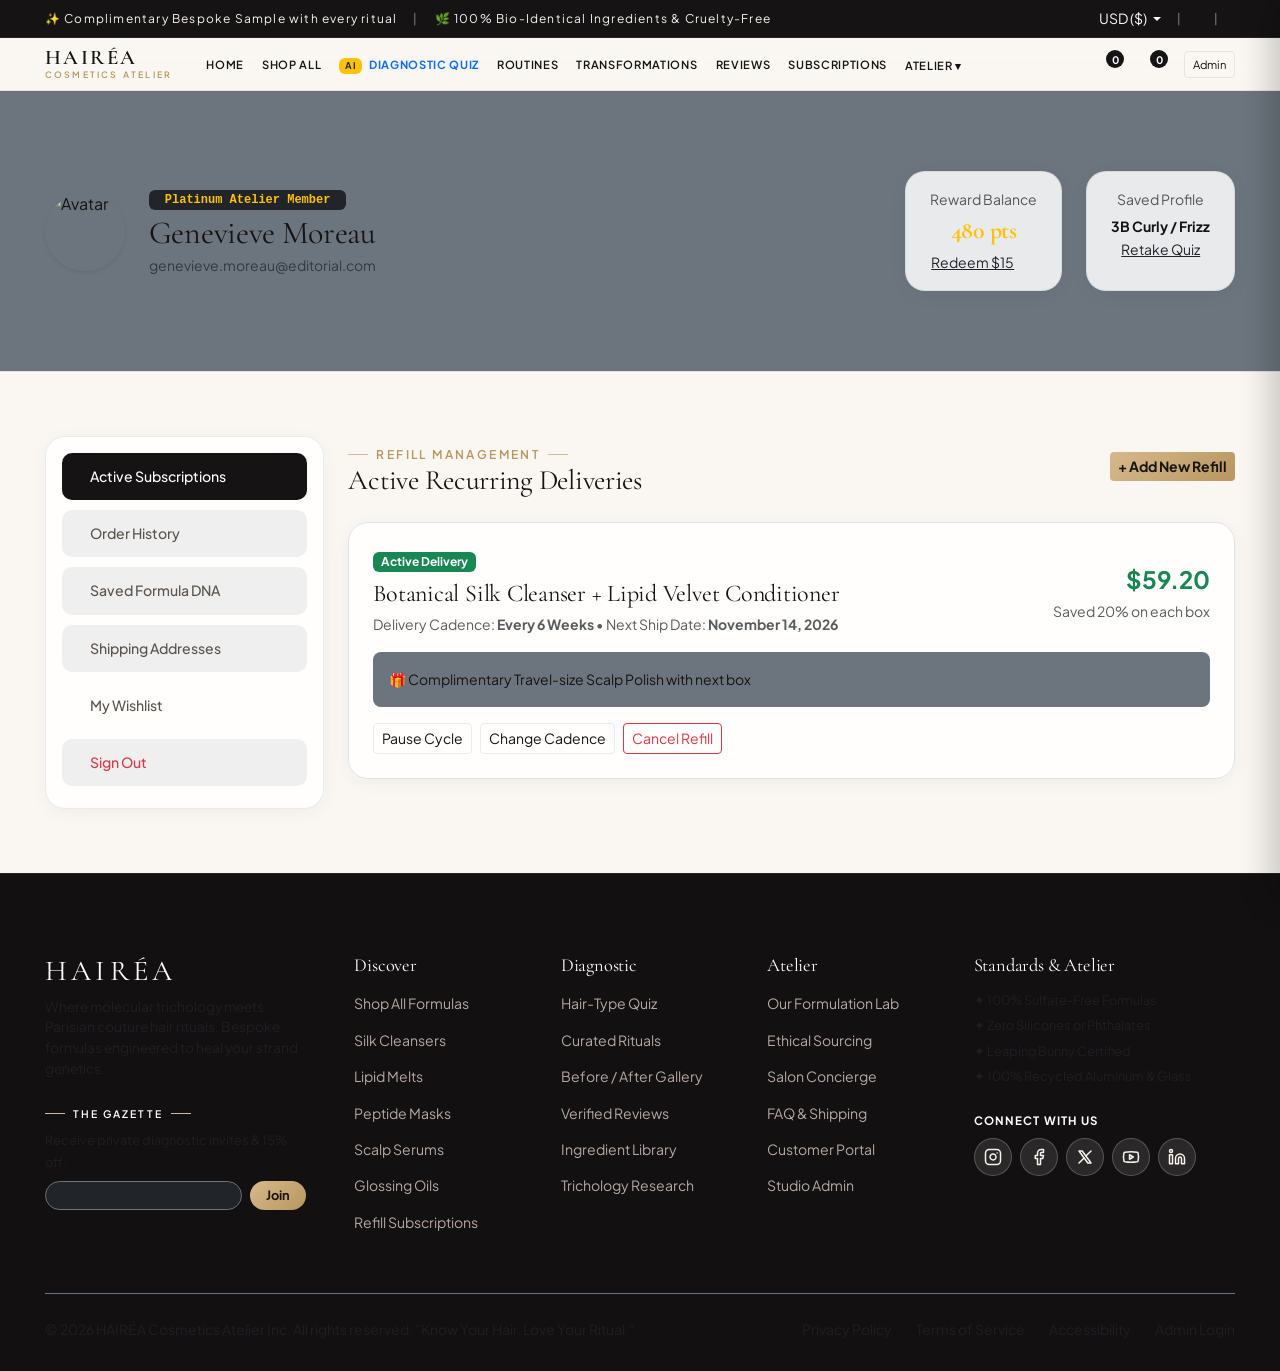
==== account.html @ eed025c9 "first commit" ====
<!DOCTYPE html>
<html lang="en" data-theme="light">
<head>
  <meta charset="UTF-8">
  <meta name="viewport" content="width=device-width, initial-scale=1.0">
  <title>My Account & Atelier Portal — HAIRÉA</title>
  <meta name="description" content="Manage your active subscriptions, view past ritual orders, and inspect your saved diagnostic formula.">

  <!-- Favicon -->
  <link rel="icon" type="image/svg+xml" href="assets/favicon.svg">
  <link rel="alternate icon" href="favicon.svg">

  <link href="https://cdn.jsdelivr.net/npm/bootstrap@5.3.3/dist/css/bootstrap.min.css" rel="stylesheet">
  <link href="https://unpkg.com/aos@2.3.1/dist/aos.css" rel="stylesheet">
  <link rel="stylesheet" href="css/style.css">
  <script src="https://unpkg.com/lucide@latest"></script>
</head>
<body>

  <div id="header-placeholder"></div>

  <!-- Account Banner & Profile Summary -->
  <section class="py-5 bg-secondary border-bottom">
    <div class="container-fluid px-lg-5 py-3">
      <div class="d-flex flex-column flex-md-row align-items-md-center justify-content-between gap-4">
        <div class="d-flex align-items-center gap-4">
          <img id="userAvatar" src="https://images.unsplash.com/photo-1534528741775-53994a69daeb?auto=format&fit=crop&w=200&q=80" alt="Avatar" class="rounded-circle shadow-sm" style="width: 80px; height: 80px; object-fit: cover;">
          <div>
            <span class="badge bg-dark text-warning px-3 py-1 mb-1 font-monospace" id="userTier">Platinum Atelier Member</span>
            <h2 class="font-serif mb-0" id="userName">Genevieve Moreau</h2>
            <span class="small text-muted" id="userEmail">genevieve.moreau@editorial.com</span>
          </div>
        </div>

        <div class="d-flex gap-4">
          <div class="glass-card px-4 py-3 text-center">
            <span class="small text-muted d-block">Reward Balance</span>
            <span class="fs-4 fw-bold font-serif text-warning" id="userPoints">480 pts</span>
            <button class="btn btn-sm btn-link p-0 small text-dark d-block" onclick="App.toast('Redeemed $15 voucher code: ATELIER15')">Redeem $15</button>
          </div>
          <div class="glass-card px-4 py-3 text-center">
            <span class="small text-muted d-block">Saved Profile</span>
            <span class="small fw-bold d-block mt-1">3B Curly / Frizz</span>
            <a href="quiz.html" class="btn btn-sm btn-link p-0 small text-dark d-block">Retake Quiz</a>
          </div>
        </div>
      </div>
    </div>
  </section>

  <!-- Account Tabs & Sections -->
  <section class="py-5">
    <div class="container-fluid px-lg-5">
      <div class="row g-4">
        <!-- Sidebar Navigation -->
        <div class="col-lg-3">
          <div class="glass-card p-3">
            <div class="d-flex flex-column gap-1">
              <button class="admin-nav-item active border-0 w-100 text-start" onclick="switchAccountTab('subscriptions')">
                <i data-lucide="repeat"></i> Active Subscriptions
              </button>
              <button class="admin-nav-item border-0 w-100 text-start" onclick="switchAccountTab('orders')">
                <i data-lucide="package"></i> Order History
              </button>
              <button class="admin-nav-item border-0 w-100 text-start" onclick="switchAccountTab('formula')">
                <i data-lucide="flask-conical"></i> Saved Formula DNA
              </button>
              <button class="admin-nav-item border-0 w-100 text-start" onclick="switchAccountTab('addresses')">
                <i data-lucide="map-pin"></i> Shipping Addresses
              </button>
              <a href="wishlist.html" class="admin-nav-item text-decoration-none">
                <i data-lucide="heart"></i> My Wishlist
              </a>
              <button class="admin-nav-item border-0 w-100 text-start text-danger" onclick="handleLogout()">
                <i data-lucide="log-out"></i> Sign Out
              </button>
            </div>
          </div>
        </div>

        <!-- Tab Content Area -->
        <div class="col-lg-9">
          
          <!-- Subscriptions Tab -->
          <div class="account-tab-pane" id="tab-subscriptions">
            <div class="d-flex justify-content-between align-items-center mb-4">
              <div>
                <span class="editorial-tag">Refill Management</span>
                <h3 class="font-serif mb-0">Active Recurring Deliveries</h3>
              </div>
              <a href="subscriptions.html" class="btn btn-sm btn-hairea-gold">+ Add New Refill</a>
            </div>

            <div class="d-flex flex-column gap-4" id="subscriptionsListContainer">
              <!-- Rendered via JS -->
            </div>
          </div>

          <!-- Orders Tab -->
          <div class="account-tab-pane d-none" id="tab-orders">
            <div class="mb-4">
              <span class="editorial-tag">Receipts & Tracking</span>
              <h3 class="font-serif mb-0">Past Ritual Orders</h3>
            </div>
            <div class="d-flex flex-column gap-3" id="ordersListContainer">
              <!-- Rendered via JS -->
            </div>
          </div>

          <!-- Saved Formula Tab -->
          <div class="account-tab-pane d-none" id="tab-formula">
            <div class="mb-4">
              <span class="editorial-tag">Trichological Diagnostics</span>
              <h3 class="font-serif mb-0">Your Bespoke Formulation DNA</h3>
            </div>
            <div id="savedFormulaContainer">
              <!-- Rendered via JS -->
            </div>
          </div>

          <!-- Addresses Tab -->
          <div class="account-tab-pane d-none" id="tab-addresses">
            <div class="mb-4">
              <span class="editorial-tag">Shipping Coordinates</span>
              <h3 class="font-serif mb-0">Saved Delivery Addresses</h3>
            </div>
            <div class="row g-4">
              <div class="col-md-6">
                <div class="glass-card p-4 border">
                  <div class="d-flex justify-content-between align-items-center mb-2">
                    <span class="badge bg-dark text-warning">Primary Atelier Address</span>
                    <button class="btn btn-sm btn-link text-muted p-0">Edit</button>
                  </div>
                  <h6 class="font-serif mb-1">Genevieve Moreau</h6>
                  <p class="small text-secondary mb-0">
                    742 Fifth Avenue, Apt 14B<br>
                    New York, NY 10019<br>
                    United States<br>
                    +1 (212) 555-0194
                  </p>
                </div>
              </div>
            </div>
          </div>

        </div>
      </div>
    </div>
  </section>

  <div id="footer-placeholder"></div>

  <!-- Scripts -->
  <script src="https://cdn.jsdelivr.net/npm/bootstrap@5.3.3/dist/js/bootstrap.bundle.min.js"></script>
  <script src="https://unpkg.com/aos@2.3.1/dist/aos.js"></script>
  <script src="js/data.js"></script>
  <script src="js/app.js"></script>
  <script>
    function switchAccountTab(tabName) {
      document.querySelectorAll(".account-tab-pane").forEach(el => el.classList.add("d-none"));
      document.querySelectorAll(".admin-nav-item").forEach(el => el.classList.remove("active"));
      
      document.getElementById(`tab-${tabName}`).classList.remove("d-none");
      event.currentTarget.classList.add("active");
      if (window.lucide) lucide.createIcons();
    }

    document.addEventListener("DOMContentLoaded", () => {
      const user = Storage.getUser();
      document.getElementById("userName").innerText = user.name;
      document.getElementById("userEmail").innerText = user.email;
      document.getElementById("userTier").innerText = user.tier;
      document.getElementById("userPoints").innerText = `${user.points} pts`;

      // Render Subscriptions
      const subs = Storage.getSubscriptions();
      const subsContainer = document.getElementById("subscriptionsListContainer");
      if (subsContainer) {
        subsContainer.innerHTML = subs.map((s, idx) => `
          <div class="glass-card p-4 border">
            <div class="d-flex flex-column flex-md-row justify-content-between align-items-md-center gap-3 mb-3">
              <div>
                <span class="badge bg-success text-white mb-2">${s.status} Delivery</span>
                <h4 class="font-serif mb-1">${s.productName}</h4>
                <p class="small text-muted mb-0">Delivery Cadence: <strong>${s.frequency}</strong> • Next Ship Date: <strong>${s.nextDelivery}</strong></p>
              </div>
              <div class="text-md-end">
                <span class="fs-4 fw-bold text-success">${App.formatPrice(s.price)}</span>
                <span class="small text-muted d-block">Saved 20% on each box</span>
              </div>
            </div>
            <div class="p-3 bg-secondary rounded-3 small mb-3">
              🎁 ${s.freeGifts}
            </div>
            <div class="d-flex flex-wrap gap-2">
              <button class="btn btn-sm btn-hairea-outline" onclick="App.toast('Next shipment paused until December 2026')">
                <i data-lucide="pause" style="width: 14px; height: 14px;"></i> Pause Cycle
              </button>
              <button class="btn btn-sm btn-hairea-outline" onclick="App.toast('Delivery frequency updated to Every 8 Weeks')">
                Change Cadence
              </button>
              <button class="btn btn-sm btn-outline-danger" onclick="cancelSubscription(${idx})">
                Cancel Refill
              </button>
            </div>
          </div>
        `).join("");
      }

      // Render Orders
      const orders = Storage.getOrders();
      const ordersContainer = document.getElementById("ordersListContainer");
      if (ordersContainer) {
        ordersContainer.innerHTML = orders.map(o => `
          <div class="glass-card p-4 border">
            <div class="d-flex justify-content-between align-items-center mb-2">
              <span class="font-monospace fw-bold">${o.id}</span>
              <span class="badge ${o.status === 'Delivered' ? 'bg-success' : 'bg-primary'}">${o.status}</span>
            </div>
            <div class="small text-muted mb-2">Date: ${o.date} • Total: <strong>${App.formatPrice(o.total)}</strong></div>
            <div class="mb-3">
              ${o.items.map(i => `<span class="badge bg-secondary text-dark me-1">${i.name} (x${i.quantity || i.qty || 1})</span>`).join("")}
            </div>
            <div class="d-flex justify-content-between align-items-center small text-muted border-top pt-2">
              <span>Tracking: <strong>${o.tracking}</strong></span>
              <button class="btn btn-sm btn-link p-0 text-dark" onclick="App.toast('Live courier timeline: On schedule for delivery.')">Track Courier →</button>
            </div>
          </div>
        `).join("");
      }

      // Render Saved Formula
      const quizRes = Storage.getQuizResult();
      const formulaContainer = document.getElementById("savedFormulaContainer");
      if (formulaContainer) {
        if (quizRes) {
          formulaContainer.innerHTML = `
            <div class="glass-card p-4 p-md-5">
              <div class="monogram-bottle-preview mb-4">
                <span class="bottle-formula-code">FORMULA #${quizRes.formulaCode}</span>
                <div class="bottle-custom-name my-2">${quizRes.monogramName}</div>
                <span class="small text-light">Scent: <strong>${quizRes.scent}</strong></span>
              </div>
              <div class="row g-3">
                <div class="col-sm-4">
                  <span class="small text-muted d-block">Hair Pattern</span>
                  <strong>${quizRes.hairType}</strong>
                </div>
                <div class="col-sm-4">
                  <span class="small text-muted d-block">Scalp Biome</span>
                  <strong>${quizRes.scalpCondition}</strong>
                </div>
                <div class="col-sm-4">
                  <span class="small text-muted d-block">Primary Targets</span>
                  <strong class="text-warning">${quizRes.primaryGoals.join(", ")}</strong>
                </div>
              </div>
              <div class="mt-4 pt-4 border-top d-flex gap-3">
                <a href="quiz.html" class="btn btn-hairea-gold">Retake Diagnostic</a>
                <button class="btn btn-hairea-outline" onclick="QuizEngine.addBespokeBundleToCart(false)">Re-Order Trio</button>
              </div>
            </div>
          `;
        } else {
          formulaContainer.innerHTML = `
            <div class="text-center py-5 glass-card">
              <h4 class="font-serif mb-2">No Saved Diagnostic Formula</h4>
              <p class="text-muted small mb-4">Take the 2-minute diagnostic quiz to analyze your hair and save your bespoke formula code.</p>
              <a href="quiz.html" class="btn btn-hairea-gold">Start Diagnostic Quiz</a>
            </div>
          `;
        }
      }

      if (window.lucide) lucide.createIcons();
    });

    function cancelSubscription(idx) {
      if (!confirm("Are you sure you want to cancel this refill subscription?")) return;
      let subs = Storage.getSubscriptions();
      subs.splice(idx, 1);
      Storage.setSubscriptions(subs);
      App.toast("Subscription cancelled.");
      window.location.reload();
    }

    function handleLogout() {
      App.toast("Signed out successfully.");
      setTimeout(() => window.location.href = "login.html", 500);
    }
  </script>
</body>
</html>
---- css/style.css ----
/* ==========================================================================
   HAIRÉA — High Luxury Beauty Editorial & Cosmetics Style System
   "Know Your Hair. Love Your Ritual."
   ========================================================================== */

@import url('https://fonts.googleapis.com/css2?family=Cormorant+Garamond:ital,wght@0,300;0,400;0,500;0,600;0,700;1,400;1,600&family=Plus+Jakarta+Sans:wght@300;400;500;600;700;800&family=Italiana&display=swap');

:root {
  /* Color Palette - Light (Editorial Warm Ivory & Obsidian) */
  --bg-primary: #FAF7F2;
  --bg-secondary: #F3ECE2;
  --bg-tertiary: #EDE4D8;
  --bg-card: rgba(255, 255, 255, 0.85);
  --bg-glass: rgba(255, 255, 255, 0.7);
  --bg-dark-editorial: #151313;

  --text-primary: #151313;
  --text-secondary: #5A534E;
  --text-muted: #8E857E;
  --text-light: #F7F2EC;

  --accent-obsidian: #151313;
  --accent-warm-ivory: #F7F2EC;
  --accent-rose-taupe: #B78E8B;
  --accent-champagne: #D6B98C;
  --accent-champagne-dark: #B8965E;
  --accent-soft-blush: #E8D8D5;
  --accent-sage: #8A9A86;
  --accent-gold-glow: rgba(214, 185, 140, 0.35);

  --border-color: rgba(21, 19, 19, 0.08);
  --border-color-dark: rgba(255, 255, 255, 0.12);

  --shadow-subtle: 0 4px 20px rgba(0, 0, 0, 0.04);
  --shadow-medium: 0 10px 30px rgba(21, 19, 19, 0.08);
  --shadow-luxe: 0 20px 50px rgba(21, 19, 19, 0.12);
  --shadow-glow: 0 0 25px rgba(214, 185, 140, 0.4);

  --font-serif: 'Cormorant Garamond', Georgia, serif;
  --font-display: 'Italiana', serif;
  --font-sans: 'Plus Jakarta Sans', -apple-system, BlinkMacSystemFont, sans-serif;

  --transition-smooth: all 0.4s cubic-bezier(0.16, 1, 0.3, 1);
  --transition-fast: all 0.2s ease;

  --radius-sm: 4px;
  --radius-md: 10px;
  --radius-lg: 20px;
  --radius-full: 9999px;
}

[data-theme="dark"] {
  --bg-primary: #0F0E0E;
  --bg-secondary: #171515;
  --bg-tertiary: #201D1D;
  --bg-card: rgba(26, 24, 24, 0.85);
  --bg-glass: rgba(26, 24, 24, 0.7);
  --bg-dark-editorial: #0A0909;

  --text-primary: #F7F2EC;
  --text-secondary: #C5BCB3;
  --text-muted: #8E857E;
  --text-light: #F7F2EC;

  --border-color: rgba(255, 255, 255, 0.08);
  --border-color-dark: rgba(255, 255, 255, 0.15);

  --shadow-subtle: 0 4px 20px rgba(0, 0, 0, 0.3);
  --shadow-medium: 0 10px 30px rgba(0, 0, 0, 0.5);
  --shadow-luxe: 0 20px 50px rgba(0, 0, 0, 0.7);
}

/* RTL Support */
[dir="rtl"] {
  text-align: right;
}
[dir="rtl"] .me-auto {
  margin-left: auto !important;
  margin-right: 0 !important;
}
[dir="rtl"] .ms-auto {
  margin-right: auto !important;
  margin-left: 0 !important;
}

/* Base resets */
* {
  margin: 0;
  padding: 0;
  box-sizing: border-box;
}

/* Ensure data-aos elements are visible by default */
[data-aos] {
  opacity: 1 !important;
  transform: none !important;
  transition: opacity 0.6s cubic-bezier(0.16, 1, 0.3, 1), transform 0.6s cubic-bezier(0.16, 1, 0.3, 1) !important;
}

html {
  scroll-behavior: smooth;
  font-size: 16px;
  overflow-x: hidden;
  width: 100%;
  max-width: 100vw;
}

body {
  font-family: var(--font-sans);
  background-color: var(--bg-primary);
  color: var(--text-primary);
  line-height: 1.65;
  -webkit-font-smoothing: antialiased;
  -moz-osx-font-smoothing: grayscale;
  overflow-x: hidden;
  width: 100%;
  max-width: 100vw;
  transition: background-color 0.3s ease, color 0.3s ease;
}

/* Symmetrical Universal Container System */
.container-fluid {
  width: 100%;
  max-width: 1440px;
  margin-left: auto;
  margin-right: auto;
  padding-left: clamp(1rem, 3.5vw, 3rem) !important;
  padding-right: clamp(1rem, 3.5vw, 3rem) !important;
}

/* Symmetrical Section Vertical Rhythm */
section.py-5,
.section-py {
  padding-top: clamp(2.5rem, 5vw, 5rem) !important;
  padding-bottom: clamp(2.5rem, 5vw, 5rem) !important;
}

h1, h2, h3, h4, h5, .font-serif {
  font-family: var(--font-serif);
  font-weight: 400;
  color: var(--text-primary);
  letter-spacing: -0.01em;
}

.font-display {
  font-family: var(--font-display);
}

a {
  color: inherit;
  text-decoration: none;
  transition: var(--transition-fast);
}

a:hover {
  color: var(--accent-champagne-dark);
}

img {
  max-width: 100%;
  height: auto;
  display: block;
}

/* ==========================================================================
   Editorial Utility & Components (Center-Aligned System)
   ========================================================================== */

.editorial-tag {
  font-family: var(--font-sans);
  font-size: 0.75rem;
  text-transform: uppercase;
  letter-spacing: 0.2em;
  font-weight: 600;
  color: var(--accent-champagne-dark);
  display: inline-flex;
  align-items: center;
  justify-content: center;
  text-align: center;
  gap: 8px;
  margin-left: auto;
  margin-right: auto;
}

.editorial-tag::before,
.editorial-tag::after {
  content: '';
  display: inline-block;
  width: 20px;
  height: 1px;
  background-color: var(--accent-champagne);
}

.editorial-heading-lg {
  font-size: clamp(2.5rem, 5vw, 4.5rem);
  line-height: 1.08;
  font-weight: 400;
  text-align: center;
  margin-left: auto;
  margin-right: auto;
}

.editorial-heading-md {
  font-size: clamp(1.8rem, 3.5vw, 3rem);
  line-height: 1.15;
  text-align: center;
  margin-left: auto;
  margin-right: auto;
}

.editorial-heading-sm {
  font-size: clamp(1.3rem, 2vw, 2rem);
  line-height: 1.25;
  text-align: center;
  margin-left: auto;
  margin-right: auto;
}

.max-w-700 {
  max-width: 720px;
  margin-left: auto !important;
  margin-right: auto !important;
  text-align: center !important;
}

.btn-hairea {
  display: inline-flex;
  align-items: center;
  justify-content: center;
  gap: 10px;
  font-family: var(--font-sans);
  font-size: 0.85rem;
  text-transform: uppercase;
  letter-spacing: 0.15em;
  font-weight: 600;
  padding: 14px 32px;
  border-radius: var(--radius-full);
  transition: var(--transition-smooth);
  cursor: pointer;
  border: 1px solid transparent;
  position: relative;
  overflow: hidden;
}

.btn-hairea-dark {
  background-color: var(--accent-obsidian);
  color: var(--accent-warm-ivory);
  border-color: var(--accent-obsidian);
}

.btn-hairea-dark:hover {
  background-color: var(--accent-champagne-dark);
  color: #fff;
  border-color: var(--accent-champagne-dark);
  transform: translateY(-2px);
  box-shadow: var(--shadow-medium);
}

.btn-hairea-gold {
  background: linear-gradient(135deg, #D6B98C 0%, #B8965E 100%);
  color: #151313;
  border: none;
  font-weight: 700;
}

.btn-hairea-gold:hover {
  background: linear-gradient(135deg, #E2C9A1 0%, #C4A46E 100%);
  color: #000;
  transform: translateY(-2px);
  box-shadow: var(--shadow-glow);
}

.btn-hairea-outline {
  background-color: transparent;
  color: var(--text-primary);
  border: 1px solid var(--border-color);
}

.btn-hairea-outline:hover {
  border-color: var(--text-primary);
  background-color: var(--text-primary);
  color: var(--bg-primary);
  transform: translateY(-2px);
}

.btn-hairea-outline-light {
  background-color: transparent;
  color: #FFF;
  border: 1px solid rgba(255, 255, 255, 0.4);
}

.btn-hairea-outline-light:hover {
  background-color: #FFF;
  color: #151313;
  border-color: #FFF;
}

/* Glass Cards */
.glass-card {
  background: var(--bg-card);
  backdrop-filter: blur(16px);
  -webkit-backdrop-filter: blur(16px);
  border: 1px solid var(--border-color);
  border-radius: var(--radius-lg);
  box-shadow: var(--shadow-subtle);
  transition: var(--transition-smooth);
}

.glass-card:hover {
  box-shadow: var(--shadow-medium);
  border-color: rgba(214, 185, 140, 0.4);
}

.glass-card-dark {
  background: rgba(21, 19, 19, 0.85);
  backdrop-filter: blur(20px);
  border: 1px solid rgba(255, 255, 255, 0.1);
  color: #F7F2EC;
}

/* ==========================================================================
   Header & Navigation
   ========================================================================== */

.hairea-topbar {
  background-color: var(--accent-obsidian);
  color: var(--accent-warm-ivory);
  font-size: 0.75rem;
  letter-spacing: 0.1em;
  padding: 8px 0;
  border-bottom: 1px solid rgba(255, 255, 255, 0.08);
}

.hairea-header {
  position: sticky;
  top: 0;
  z-index: 1020;
  background: rgba(250, 247, 242, 0.88);
  backdrop-filter: blur(20px);
  -webkit-backdrop-filter: blur(20px);
  border-bottom: 1px solid var(--border-color);
  transition: var(--transition-smooth);
}

[data-theme="dark"] .hairea-header {
  background: rgba(15, 14, 14, 0.88);
}

.hairea-header.scrolled {
  box-shadow: var(--shadow-subtle);
  padding-top: 6px;
  padding-bottom: 6px;
}

.brand-logo {
  font-family: var(--font-serif);
  font-size: clamp(1.3rem, 1.6vw, 1.7rem);
  letter-spacing: 0.12em;
  font-weight: 600;
  color: var(--text-primary);
  display: inline-flex;
  flex-direction: column;
  line-height: 1;
  white-space: nowrap;
}

.brand-logo span {
  font-family: var(--font-sans);
  font-size: 0.55rem;
  letter-spacing: 0.25em;
  text-transform: uppercase;
  color: var(--accent-champagne-dark);
  display: block;
  margin-top: 2px;
}

.nav-link-editorial {
  font-size: clamp(0.7rem, 0.8vw, 0.8rem);
  font-weight: 600;
  text-transform: uppercase;
  letter-spacing: 0.06em;
  color: var(--text-primary);
  padding: 6px 7px;
  position: relative;
  transition: var(--transition-fast);
  white-space: nowrap;
}

.nav-link-editorial::after {
  content: '';
  position: absolute;
  bottom: 0;
  left: 7px;
  right: 7px;
  height: 1.5px;
  background-color: var(--accent-champagne-dark);
  transform: scaleX(0);
  transition: transform 0.3s ease;
  transform-origin: right;
}

.nav-link-editorial:hover::after,
.nav-link-editorial.active::after {
  transform: scaleX(1);
  transform-origin: left;
}

.nav-icon-btn {
  background: transparent;
  border: none;
  color: var(--text-primary);
  width: 36px;
  height: 36px;
  border-radius: 50%;
  display: inline-flex;
  align-items: center;
  justify-content: center;
  position: relative;
  transition: var(--transition-fast);
  cursor: pointer;
  flex-shrink: 0;
}

.nav-icon-btn i {
  width: 18px;
  height: 18px;
}

.nav-icon-btn:hover {
  background-color: var(--bg-tertiary);
  color: var(--accent-champagne-dark);
}

.badge-count {
  position: absolute;
  top: 4px;
  right: 4px;
  background: var(--accent-obsidian);
  color: #fff;
  font-size: 0.65rem;
  font-weight: 700;
  width: 18px;
  height: 18px;
  border-radius: 50%;
  display: flex;
  align-items: center;
  justify-content: center;
}

[data-theme="dark"] .badge-count {
  background: var(--accent-champagne);
  color: #151313;
}

/* ==========================================================================
   Responsive Desktop / Mobile Navigation Rules (Strict <= 1024px)
   ========================================================================== */

.hairea-hamburger-btn {
  display: none;
  background: transparent;
  border: 1px solid var(--border-color);
  color: var(--text-primary);
  width: 44px;
  height: 44px;
  border-radius: var(--radius-md);
  align-items: center;
  justify-content: center;
  cursor: pointer;
  transition: var(--transition-fast);
  flex-shrink: 0;
}

.hairea-hamburger-btn:hover {
  background-color: var(--bg-tertiary);
  color: var(--accent-champagne-dark);
  border-color: var(--accent-champagne);
}

.hairea-desktop-nav {
  display: flex;
}

.hairea-desktop-actions {
  display: flex;
}

/* For all screen sizes from 320px through 1024px: Navbar shows ONLY Logo and Hamburger */
@media (max-width: 1024px) {
  .hairea-desktop-nav,
  .hairea-desktop-actions {
    display: none !important;
  }
  
  .hairea-hamburger-btn {
    display: inline-flex !important;
  }

  .hairea-header .container-fluid {
    padding-left: 1rem !important;
    padding-right: 1rem !important;
  }
}

/* Above 1024px (1025px+): Desktop navigation appears, hamburger is hidden */
@media (min-width: 1025px) {
  .hairea-desktop-nav {
    display: flex !important;
  }
  
  .hairea-desktop-actions {
    display: flex !important;
  }
  
  .hairea-hamburger-btn {
    display: none !important;
  }
}

/* ==========================================================================
   Hero Banners & Isometric Aesthetic
   ========================================================================== */

.hero-editorial {
  position: relative;
  min-height: 88vh;
  display: flex;
  align-items: center;
  background-color: var(--bg-secondary);
  overflow: hidden;
}

.hero-overlay {
  position: absolute;
  inset: 0;
  background: radial-gradient(circle at 75% 30%, rgba(214, 185, 140, 0.15) 0%, transparent 60%);
  pointer-events: none;
}

.hero-badge {
  display: inline-flex;
  align-items: center;
  gap: 8px;
  background: rgba(255, 255, 255, 0.6);
  backdrop-filter: blur(8px);
  border: 1px solid var(--border-color);
  padding: 6px 16px;
  border-radius: var(--radius-full);
  font-size: 0.8rem;
  letter-spacing: 0.1em;
  text-transform: uppercase;
  font-weight: 600;
  color: var(--text-secondary);
  margin-bottom: 24px;
}

.hero-visual-card {
  position: relative;
  border-radius: 28px;
  overflow: hidden;
  box-shadow: var(--shadow-luxe);
  transition: var(--transition-smooth);
  aspect-ratio: 4 / 3.4;
  width: 100%;
  max-height: 540px;
  background: var(--bg-secondary);
}

.hero-visual-card img {
  width: 100%;
  height: 100%;
  object-fit: cover;
  object-position: center;
  display: block;
  transition: transform 1s cubic-bezier(0.16, 1, 0.3, 1);
}

.hero-visual-card:hover img {
  transform: scale(1.04);
}

.hero-floating-glass {
  position: absolute;
  bottom: 24px;
  left: 24px;
  right: 24px;
  background: rgba(255, 255, 255, 0.8);
  backdrop-filter: blur(16px);
  padding: 20px 24px;
  border-radius: 16px;
  border: 1px solid rgba(255, 255, 255, 0.4);
}

[data-theme="dark"] .hero-floating-glass {
  background: rgba(21, 19, 19, 0.85);
  border-color: rgba(255, 255, 255, 0.1);
}

/* ==========================================================================
   Product Cards & Grid — Strict Equal Aspect Ratio & Alignment
   ========================================================================== */

.product-card {
  position: relative;
  background: var(--bg-card);
  border: 1px solid var(--border-color);
  border-radius: var(--radius-lg);
  overflow: hidden;
  transition: var(--transition-smooth);
  height: 100%;
  display: flex;
  flex-direction: column;
}

.product-card:hover {
  transform: translateY(-6px);
  box-shadow: var(--shadow-luxe);
  border-color: rgba(214, 185, 140, 0.5);
}

.product-card-img-wrapper {
  position: relative;
  width: 100%;
  aspect-ratio: 1 / 1.1;
  background: var(--bg-secondary);
  overflow: hidden;
  display: flex;
  align-items: center;
  justify-content: center;
}

.product-card-img-wrapper img {
  width: 100%;
  height: 100%;
  object-fit: cover;
  object-position: center;
  display: block;
  transition: transform 0.8s cubic-bezier(0.16, 1, 0.3, 1);
}

.product-card:hover .product-card-img-wrapper img {
  transform: scale(1.06);
}

.product-badge-pill {
  position: absolute;
  top: 14px;
  left: 14px;
  background: rgba(21, 19, 19, 0.85);
  backdrop-filter: blur(8px);
  color: #fff;
  font-size: 0.65rem;
  letter-spacing: 0.15em;
  text-transform: uppercase;
  padding: 4px 12px;
  border-radius: var(--radius-full);
  font-weight: 600;
  z-index: 2;
}

.product-actions-hover {
  position: absolute;
  top: 14px;
  right: 14px;
  display: flex;
  flex-direction: column;
  gap: 8px;
  z-index: 2;
}

.action-round-btn {
  width: 36px;
  height: 36px;
  border-radius: 50%;
  background: rgba(255, 255, 255, 0.9);
  backdrop-filter: blur(8px);
  border: 1px solid var(--border-color);
  color: var(--text-primary);
  display: flex;
  align-items: center;
  justify-content: center;
  cursor: pointer;
  transition: var(--transition-fast);
  box-shadow: var(--shadow-subtle);
}

.action-round-btn:hover {
  background: var(--accent-obsidian);
  color: #fff;
  transform: scale(1.1);
}

.action-round-btn.active {
  background: #E63946;
  color: #fff;
  border-color: #E63946;
}

.product-card-body {
  padding: 22px;
  display: flex;
  flex-direction: column;
  flex-grow: 1;
  text-align: center;
  align-items: center;
}

.product-category-tag {
  font-size: 0.72rem;
  text-transform: uppercase;
  letter-spacing: 0.15em;
  color: var(--accent-champagne-dark);
  font-weight: 700;
  margin-bottom: 6px;
  text-align: center;
}

.product-title {
  font-family: var(--font-serif);
  font-size: 1.4rem;
  line-height: 1.2;
  margin-bottom: 4px;
  text-align: center;
}

.product-title a {
  text-align: center;
}

.product-subtitle {
  font-size: 0.82rem;
  color: var(--text-secondary);
  margin-bottom: 12px;
  text-align: center;
  max-width: 90%;
  margin-left: auto;
  margin-right: auto;
}

.product-tags-row {
  display: flex;
  flex-wrap: wrap;
  gap: 6px;
  margin-bottom: 14px;
  justify-content: center;
}

.product-tag-chip {
  font-size: 0.68rem;
  padding: 3px 8px;
  background: var(--bg-tertiary);
  border-radius: 4px;
  color: var(--text-secondary);
  text-align: center;
}

.product-price-row {
  margin-top: auto;
  width: 100%;
  display: flex;
  flex-direction: column;
  align-items: center;
  justify-content: center;
  text-align: center;
  gap: 10px;
  padding-top: 14px;
  border-top: 1px solid var(--border-color);
}

.price-display {
  font-family: var(--font-sans);
  font-size: 1.25rem;
  font-weight: 700;
  color: var(--text-primary);
  text-align: center;
}

.price-sub {
  font-size: 0.75rem;
  color: var(--accent-champagne-dark);
  font-weight: 600;
  text-align: center;
  display: block;
}

/* ==========================================================================
   Before / After Interactive Comparison Slider — Strict Ratio
   ========================================================================== */

.comparison-container {
  position: relative;
  width: 100%;
  aspect-ratio: 16 / 10;
  border-radius: var(--radius-lg);
  overflow: hidden;
  box-shadow: var(--shadow-luxe);
  user-select: none;
  background: var(--bg-secondary);
}

.comparison-image {
  position: absolute;
  top: 0;
  left: 0;
  width: 100%;
  height: 100%;
  object-fit: cover;
  object-position: center;
  display: block;
}

.comparison-image-before {
  z-index: 1;
}

.comparison-image-after {
  z-index: 2;
  clip-path: inset(0 0 0 50%);
}

.comparison-slider-handle {
  position: absolute;
  top: 0;
  bottom: 0;
  left: 50%;
  width: 3px;
  background: #FFF;
  z-index: 3;
  transform: translateX(-50%);
  cursor: ew-resize;
  box-shadow: 0 0 12px rgba(0, 0, 0, 0.4);
}

.handle-circle {
  position: absolute;
  top: 50%;
  left: 50%;
  transform: translate(-50%, -50%);
  width: 44px;
  height: 44px;
  border-radius: 50%;
  background: #FFF;
  color: #151313;
  display: flex;
  align-items: center;
  justify-content: center;
  box-shadow: var(--shadow-medium);
}

.comparison-label {
  position: absolute;
  bottom: 20px;
  padding: 6px 14px;
  background: rgba(21, 19, 19, 0.75);
  backdrop-filter: blur(8px);
  color: #FFF;
  font-size: 0.75rem;
  letter-spacing: 0.15em;
  text-transform: uppercase;
  border-radius: var(--radius-full);
  z-index: 4;
}

.comparison-label.label-before {
  left: 20px;
}

.comparison-label.label-after {
  right: 20px;
}

/* ==========================================================================
   Editorial Split Before/After Trio Cards — Strict Aspect Ratio & Equal Height
   ========================================================================== */

.editorial-split-card {
  border: 1.5px solid var(--text-primary);
  border-radius: 28px;
  overflow: hidden;
  background: #FFF;
  box-shadow: var(--shadow-subtle);
  transition: var(--transition-smooth);
  height: 100%;
  display: flex;
  flex-direction: column;
}

[data-theme="dark"] .editorial-split-card {
  background: var(--bg-card);
  border-color: var(--border-color-dark);
}

.editorial-split-card:hover {
  transform: translateY(-6px);
  box-shadow: var(--shadow-luxe);
}

.split-photo-container {
  display: grid;
  grid-template-columns: 1fr 1fr;
  position: relative;
  width: 100%;
  aspect-ratio: 1 / 1;
  background: var(--bg-secondary);
  overflow: hidden;
}

.split-photo-col {
  position: relative;
  width: 100%;
  height: 100%;
  overflow: hidden;
}

.split-photo-col:first-child {
  border-right: 1px solid rgba(0, 0, 0, 0.08);
}

.split-photo-col img {
  width: 100%;
  height: 100%;
  object-fit: cover;
  object-position: center;
  display: block;
  transition: transform 0.6s ease;
}

.editorial-split-card:hover .split-photo-col img {
  transform: scale(1.04);
}

.split-pill-badge {
  position: absolute;
  bottom: 14px;
  left: 50%;
  transform: translateX(-50%);
  background: rgba(255, 255, 255, 0.92);
  backdrop-filter: blur(8px);
  color: #151313;
  font-size: 0.72rem;
  font-weight: 700;
  letter-spacing: 0.02em;
  padding: 4px 16px;
  border-radius: var(--radius-full);
  box-shadow: 0 2px 8px rgba(0, 0, 0, 0.12);
  z-index: 2;
  text-transform: lowercase;
}

[data-theme="dark"] .split-pill-badge {
  background: rgba(26, 24, 24, 0.92);
  color: #F7F2EC;
}

.split-card-footer {
  padding: 18px 22px;
  border-top: 1.5px solid var(--text-primary);
  display: flex;
  align-items: center;
  justify-content: space-between;
  background: inherit;
  margin-top: auto;
}

[data-theme="dark"] .split-card-footer {
  border-top-color: var(--border-color-dark);
}

.split-product-title {
  font-family: var(--font-sans);
  font-size: 1rem;
  font-weight: 600;
  letter-spacing: -0.01em;
  margin: 0;
  text-transform: lowercase;
}

.split-shop-btn {
  font-family: var(--font-sans);
  font-size: 0.85rem;
  font-weight: 800;
  letter-spacing: 0.1em;
  text-transform: uppercase;
  color: var(--text-primary);
  text-decoration: none;
  transition: var(--transition-fast);
}

.split-shop-btn:hover {
  color: var(--accent-champagne-dark);
  transform: translateX(2px);
}

/* ==========================================================================
   Hair Diagnostic Quiz Engine
   ========================================================================== */

.quiz-modal-wrapper {
  background: var(--bg-primary);
  border-radius: 24px;
  overflow: hidden;
}

.quiz-progress-bar-container {
  height: 6px;
  background: var(--bg-tertiary);
  width: 100%;
  position: relative;
}

.quiz-progress-fill {
  height: 100%;
  background: linear-gradient(90deg, #D6B98C, #B78E8B);
  transition: width 0.4s ease;
}

.quiz-option-card {
  border: 1.5px solid var(--border-color);
  background: var(--bg-card);
  border-radius: var(--radius-md);
  padding: 18px 20px;
  cursor: pointer;
  transition: var(--transition-smooth);
  display: flex;
  align-items: center;
  gap: 16px;
}

.quiz-option-card:hover {
  border-color: var(--accent-champagne-dark);
  background: var(--bg-secondary);
  transform: translateY(-2px);
}

.quiz-option-card.selected {
  border-color: var(--accent-obsidian);
  background: rgba(214, 185, 140, 0.15);
  box-shadow: var(--shadow-subtle);
}

[data-theme="dark"] .quiz-option-card.selected {
  border-color: var(--accent-champagne);
  background: rgba(214, 185, 140, 0.2);
}

.quiz-option-radio {
  width: 22px;
  height: 22px;
  border-radius: 50%;
  border: 2px solid var(--text-muted);
  display: flex;
  align-items: center;
  justify-content: center;
  flex-shrink: 0;
  transition: var(--transition-fast);
}

.quiz-option-card.selected .quiz-option-radio {
  border-color: var(--accent-champagne-dark);
  background: var(--accent-champagne-dark);
}

.quiz-option-card.selected .quiz-option-radio::after {
  content: '';
  width: 8px;
  height: 8px;
  border-radius: 50%;
  background: #FFF;
}

.monogram-bottle-preview {
  background: linear-gradient(145deg, #1C1A1A, #100E0E);
  border: 1px solid rgba(214, 185, 140, 0.3);
  border-radius: 20px;
  padding: 30px;
  color: #F7F2EC;
  text-align: center;
  box-shadow: var(--shadow-luxe);
}

.bottle-formula-code {
  font-family: monospace;
  letter-spacing: 0.2em;
  color: var(--accent-champagne);
  font-size: 0.85rem;
}

.bottle-custom-name {
  font-family: var(--font-serif);
  font-size: 1.8rem;
  letter-spacing: 0.05em;
  font-style: italic;
  margin: 10px 0;
  color: #FFF;
}

/* ==========================================================================
   Cart Slide-Over Drawer
   ========================================================================== */

.cart-drawer-backdrop {
  position: fixed;
  inset: 0;
  background: rgba(0, 0, 0, 0.6);
  backdrop-filter: blur(4px);
  z-index: 1050;
  opacity: 0;
  pointer-events: none;
  transition: opacity 0.3s ease;
}

.cart-drawer-backdrop.show {
  opacity: 1;
  pointer-events: auto;
}

.cart-drawer {
  position: fixed;
  top: 0;
  right: 0;
  bottom: 0;
  width: 100%;
  max-width: 440px;
  background: var(--bg-primary);
  z-index: 1060;
  transform: translateX(100%);
  transition: transform 0.4s cubic-bezier(0.16, 1, 0.3, 1);
  display: flex;
  flex-direction: column;
  box-shadow: -10px 0 30px rgba(0, 0, 0, 0.2);
}

[dir="rtl"] .cart-drawer {
  right: auto;
  left: 0;
  transform: translateX(-100%);
}

.cart-drawer.show {
  transform: translateX(0);
}

.cart-drawer-header {
  padding: 20px 24px;
  border-bottom: 1px solid var(--border-color);
  display: flex;
  align-items: center;
  justify-content: space-between;
}

.free-shipping-progress {
  padding: 14px 24px;
  background: var(--bg-secondary);
  border-bottom: 1px solid var(--border-color);
  font-size: 0.8rem;
}

.shipping-bar-track {
  height: 4px;
  background: var(--bg-tertiary);
  border-radius: var(--radius-full);
  margin-top: 8px;
  overflow: hidden;
}

.shipping-bar-fill {
  height: 100%;
  background: var(--accent-champagne-dark);
  transition: width 0.3s ease;
}

.cart-drawer-body {
  flex-grow: 1;
  overflow-y: auto;
  padding: 24px;
}

.cart-item-row {
  display: flex;
  gap: 16px;
  padding-bottom: 18px;
  margin-bottom: 18px;
  border-bottom: 1px solid var(--border-color);
}

.cart-item-thumb {
  width: 74px;
  height: 84px;
  border-radius: var(--radius-sm);
  object-fit: cover;
  background: var(--bg-secondary);
}

.qty-stepper {
  display: inline-flex;
  align-items: center;
  border: 1px solid var(--border-color);
  border-radius: var(--radius-full);
  padding: 2px 8px;
  gap: 8px;
  font-size: 0.85rem;
}

.qty-stepper button {
  background: transparent;
  border: none;
  cursor: pointer;
  color: var(--text-primary);
  font-weight: 700;
  padding: 0 4px;
}

.cart-drawer-footer {
  padding: 20px 24px;
  border-top: 1px solid var(--border-color);
  background: var(--bg-secondary);
}

/* ==========================================================================
   Routine Timeline & Steps — Center-Aligned
   ========================================================================== */

.routine-step-card {
  position: relative;
  padding: 24px;
  border-radius: var(--radius-lg);
  background: var(--bg-card);
  border: 1px solid var(--border-color);
  margin-bottom: 24px;
  transition: var(--transition-smooth);
  text-align: center;
  align-items: center;
  display: flex;
  flex-direction: column;
}

.routine-step-number {
  font-family: var(--font-display);
  font-size: 2.2rem;
  color: var(--accent-champagne);
  line-height: 1;
  margin: 0 auto 10px;
  text-align: center;
}

/* ==========================================================================
   Reviews Gallery & Stars — Center-Aligned
   ========================================================================== */

.stars-rating {
  color: #D6B98C;
  font-size: 0.95rem;
  letter-spacing: 2px;
  text-align: center;
}

.verified-badge {
  display: inline-flex;
  align-items: center;
  gap: 4px;
  font-size: 0.72rem;
  color: var(--accent-sage);
  font-weight: 600;
}

.review-photo-thumb {
  width: 60px;
  height: 60px;
  border-radius: 8px;
  object-fit: cover;
  cursor: pointer;
  transition: transform 0.2s ease;
}

.review-photo-thumb:hover {
  transform: scale(1.08);
}

/* ==========================================================================
   Admin Studio Dashboard
   ========================================================================== */

.admin-sidebar {
  width: 260px;
  background: var(--bg-secondary);
  border-right: 1px solid var(--border-color);
  min-height: calc(100vh - 72px);
  padding: 24px 16px;
}

.admin-nav-item {
  display: flex;
  align-items: center;
  gap: 12px;
  padding: 12px 16px;
  border-radius: var(--radius-md);
  font-size: 0.88rem;
  font-weight: 500;
  color: var(--text-secondary);
  margin-bottom: 6px;
  transition: var(--transition-fast);
}

.admin-nav-item:hover,
.admin-nav-item.active {
  background: var(--accent-obsidian);
  color: #FFF;
}

[data-theme="dark"] .admin-nav-item:hover,
[data-theme="dark"] .admin-nav-item.active {
  background: var(--accent-champagne-dark);
  color: #151313;
}

.kpi-card {
  padding: 24px;
  border-radius: var(--radius-lg);
  background: var(--bg-card);
  border: 1px solid var(--border-color);
  box-shadow: var(--shadow-subtle);
}

.kpi-value {
  font-family: var(--font-serif);
  font-size: 2.2rem;
  font-weight: 600;
  margin: 8px 0 4px;
}

/* ==========================================================================
   Footer
   ========================================================================== */

.hairea-footer {
  background-color: #121010;
  color: #E8D8D5;
  padding-top: 80px;
  padding-bottom: 30px;
  border-top: 1px solid rgba(255, 255, 255, 0.08);
}

.footer-heading {
  font-family: var(--font-serif);
  font-size: 1.4rem;
  color: #FFF;
  margin-bottom: 20px;
}

.footer-links li {
  margin-bottom: 10px;
  list-style: none;
}

.footer-links a {
  color: #B5A8A4;
  font-size: 0.88rem;
  transition: var(--transition-fast);
}

.footer-links a:hover {
  color: var(--accent-champagne);
  padding-left: 4px;
}

.footer-social-icon {
  width: 38px;
  height: 38px;
  min-width: 38px;
  min-height: 38px;
  border-radius: 50%;
  background: rgba(255, 255, 255, 0.1);
  border: 1px solid rgba(255, 255, 255, 0.22);
  color: #F7F2EC;
  display: inline-flex;
  align-items: center;
  justify-content: center;
  transition: all 0.3s cubic-bezier(0.16, 1, 0.3, 1);
  text-decoration: none;
  flex-shrink: 0;
}

.footer-social-icon svg,
.footer-social-icon i {
  width: 18px;
  height: 18px;
  stroke: #F7F2EC;
  transition: stroke 0.3s ease;
}

.footer-social-icon:hover {
  background: linear-gradient(135deg, #D6B98C 0%, #B8965E 100%);
  color: #151313;
  border-color: #D6B98C;
  transform: translateY(-3px);
  box-shadow: 0 6px 16px rgba(214, 185, 140, 0.35);
}

.footer-social-icon:hover svg {
  stroke: #151313;
}

/* ==========================================================================
   Toasts & Alerts
   ========================================================================== */

.toast-container-custom {
  position: fixed;
  bottom: 24px;
  right: 24px;
  z-index: 1090;
  display: flex;
  flex-direction: column;
  gap: 10px;
}

.toast-hairea {
  background: #151313;
  color: #FFF;
  padding: 14px 22px;
  border-radius: var(--radius-md);
  box-shadow: var(--shadow-luxe);
  border-left: 4px solid var(--accent-champagne);
  font-size: 0.88rem;
  display: flex;
  align-items: center;
  gap: 12px;
  animation: slideUpFade 0.3s ease;
}

@keyframes slideUpFade {
  from { opacity: 0; transform: translateY(20px); }
  to { opacity: 1; transform: translateY(0); }
}

/* ==========================================================================
   Responsive & Consistent Image System (Strict Component Uniformity)
   ========================================================================== */

/* Universal Image Rules: Never stretch or distort */
img {
  max-width: 100%;
  height: auto;
  display: block;
  object-position: center;
}

/* 1. Category & Concern Cards (4:5 Aspect Ratio) */
.category-concern-card {
  position: relative;
  width: 100%;
  aspect-ratio: 4 / 5;
  border-radius: var(--radius-lg);
  overflow: hidden;
  background: var(--bg-secondary);
}

.category-concern-card img {
  width: 100%;
  height: 100%;
  object-fit: cover;
  object-position: center;
  display: block;
  transition: transform 0.6s cubic-bezier(0.16, 1, 0.3, 1);
}

.category-concern-card:hover img {
  transform: scale(1.05);
}

/* 2. Journal & Blog Cards (16:10 Aspect Ratio) */
.journal-card-img-wrapper,
article.glass-card > div:first-child {
  position: relative;
  width: 100%;
  aspect-ratio: 16 / 10;
  overflow: hidden;
  background: var(--bg-secondary);
  border-top-left-radius: inherit;
  border-top-right-radius: inherit;
}

.journal-card-img-wrapper img,
article.glass-card > div:first-child img {
  width: 100%;
  height: 100%;
  object-fit: cover;
  object-position: center;
  display: block;
  transition: transform 0.6s ease;
}

article.glass-card:hover img {
  transform: scale(1.04);
}

/* 3. Routine Showcase Images (16:11 Aspect Ratio) */
.routine-image-box {
  position: relative;
  width: 100%;
  aspect-ratio: 16 / 11;
  border-radius: var(--radius-lg);
  overflow: hidden;
  background: var(--bg-secondary);
}

.routine-image-box img {
  width: 100%;
  height: 100%;
  object-fit: cover;
  object-position: center;
  display: block;
}

/* 4. Customer Review Photos & Avatars */
.review-avatar,
.rounded-circle[style*="width: 48px"] {
  width: 48px !important;
  height: 48px !important;
  min-width: 48px !important;
  min-height: 48px !important;
  aspect-ratio: 1 / 1;
  border-radius: 50% !important;
  object-fit: cover !important;
  object-position: center !important;
  display: block;
  flex-shrink: 0;
}

.review-photo-thumb {
  width: 64px;
  height: 64px;
  aspect-ratio: 1 / 1;
  border-radius: 8px;
  object-fit: cover;
  object-position: center;
  cursor: pointer;
  transition: transform 0.2s ease;
  display: inline-block;
  background: var(--bg-secondary);
}

.review-photo-thumb:hover {
  transform: scale(1.08);
}

/* 5. Cart Drawer & Quickview Thumbnails (1:1 Ratio) */
.cart-item-thumb {
  width: 74px;
  height: 74px;
  min-width: 74px;
  aspect-ratio: 1 / 1;
  border-radius: var(--radius-sm);
  object-fit: cover;
  object-position: center;
  background: var(--bg-secondary);
  flex-shrink: 0;
  display: block;
}

/* 6. Product Details Gallery (1:1 Ratio Main, 1:1 Thumbs) */
.product-main-gallery-box {
  position: relative;
  width: 100%;
  aspect-ratio: 1 / 1;
  max-width: 540px;
  margin: 0 auto;
  border-radius: var(--radius-lg);
  overflow: hidden;
  background: var(--bg-secondary);
  display: flex;
  align-items: center;
  justify-content: center;
}

.product-main-gallery-box img,
#mainProductImg {
  width: 100%;
  height: 100%;
  object-fit: cover;
  object-position: center;
  display: block;
}

.gallery-thumb-item {
  width: 72px;
  height: 72px;
  min-width: 72px;
  aspect-ratio: 1 / 1;
  border-radius: var(--radius-sm);
  object-fit: cover;
  object-position: center;
  cursor: pointer;
  flex-shrink: 0;
  border: 2px solid transparent;
  transition: var(--transition-fast);
}

.gallery-thumb-item.active,
.gallery-thumb-item:hover {
  border-color: var(--accent-champagne-dark);
}

/* ==========================================================================
   Complete Responsive Breakpoint Matrix (320px through 1200px+)
   ========================================================================== */

/* Tablet & 1024px View */
@media (max-width: 1024px) {
  .admin-sidebar {
    width: 100%;
    min-height: auto;
    border-right: none;
    border-bottom: 1px solid var(--border-color);
  }

  .editorial-heading-lg {
    font-size: clamp(2rem, 4vw, 3.2rem);
  }

  .editorial-heading-md {
    font-size: clamp(1.5rem, 2.8vw, 2.2rem);
  }

  .hero-editorial {
    min-height: auto;
    padding-top: 3rem;
    padding-bottom: 3rem;
  }

  .split-photo-container {
    aspect-ratio: 1 / 1;
  }
}

/* Tablet (768px / 834px / 900px) */
@media (max-width: 768px) {
  .hero-visual-card {
    margin-top: 1rem;
    aspect-ratio: 4 / 3;
  }

  .hero-floating-glass {
    padding: 14px 18px;
    bottom: 16px;
    left: 16px;
    right: 16px;
  }

  .btn-hairea {
    padding: 12px 24px;
    font-size: 0.8rem;
  }

  .product-card-body {
    padding: 16px;
  }

  .product-title {
    font-size: 1.15rem;
  }

  .kpi-card {
    padding: 18px;
  }

  .kpi-value {
    font-size: 1.8rem;
  }
}

/* Mobile View (320px / 375px / 425px / 576px) */
@media (max-width: 576px) {
  .hairea-topbar {
    font-size: 0.7rem;
    padding: 6px 0;
  }

  .brand-logo {
    font-size: 1.25rem;
  }

  .editorial-heading-lg {
    font-size: 1.95rem;
    line-height: 1.15;
  }

  .editorial-heading-md {
    font-size: 1.5rem;
    line-height: 1.2;
  }

  .hero-badge {
    font-size: 0.72rem;
    padding: 4px 12px;
  }

  .hero-visual-card {
    aspect-ratio: 1 / 1;
    border-radius: 20px;
  }

  .comparison-container {
    aspect-ratio: 4 / 3;
  }

  .product-card-img-wrapper {
    aspect-ratio: 1 / 1;
  }

  .product-card-body {
    padding: 14px;
  }

  .btn-hairea {
    width: 100%;
    justify-content: center;
  }

  .d-flex.flex-wrap.gap-3 > .btn {
    width: 100%;
  }

  .cart-drawer {
    max-width: 100vw;
  }

  .offcanvas {
    max-width: 100vw !important;
  }

  .toast-container-custom {
    left: 16px;
    right: 16px;
    bottom: 16px;
  }

  .toast-hairea {
    width: 100%;
  }
}

/* Strict Zero Horizontal Overflow */
* {
  box-sizing: border-box;
}

img, video, iframe, canvas, svg {
  max-width: 100%;
}

.table-responsive {
  width: 100%;
  overflow-x: auto;
  -webkit-overflow-scrolling: touch;
}
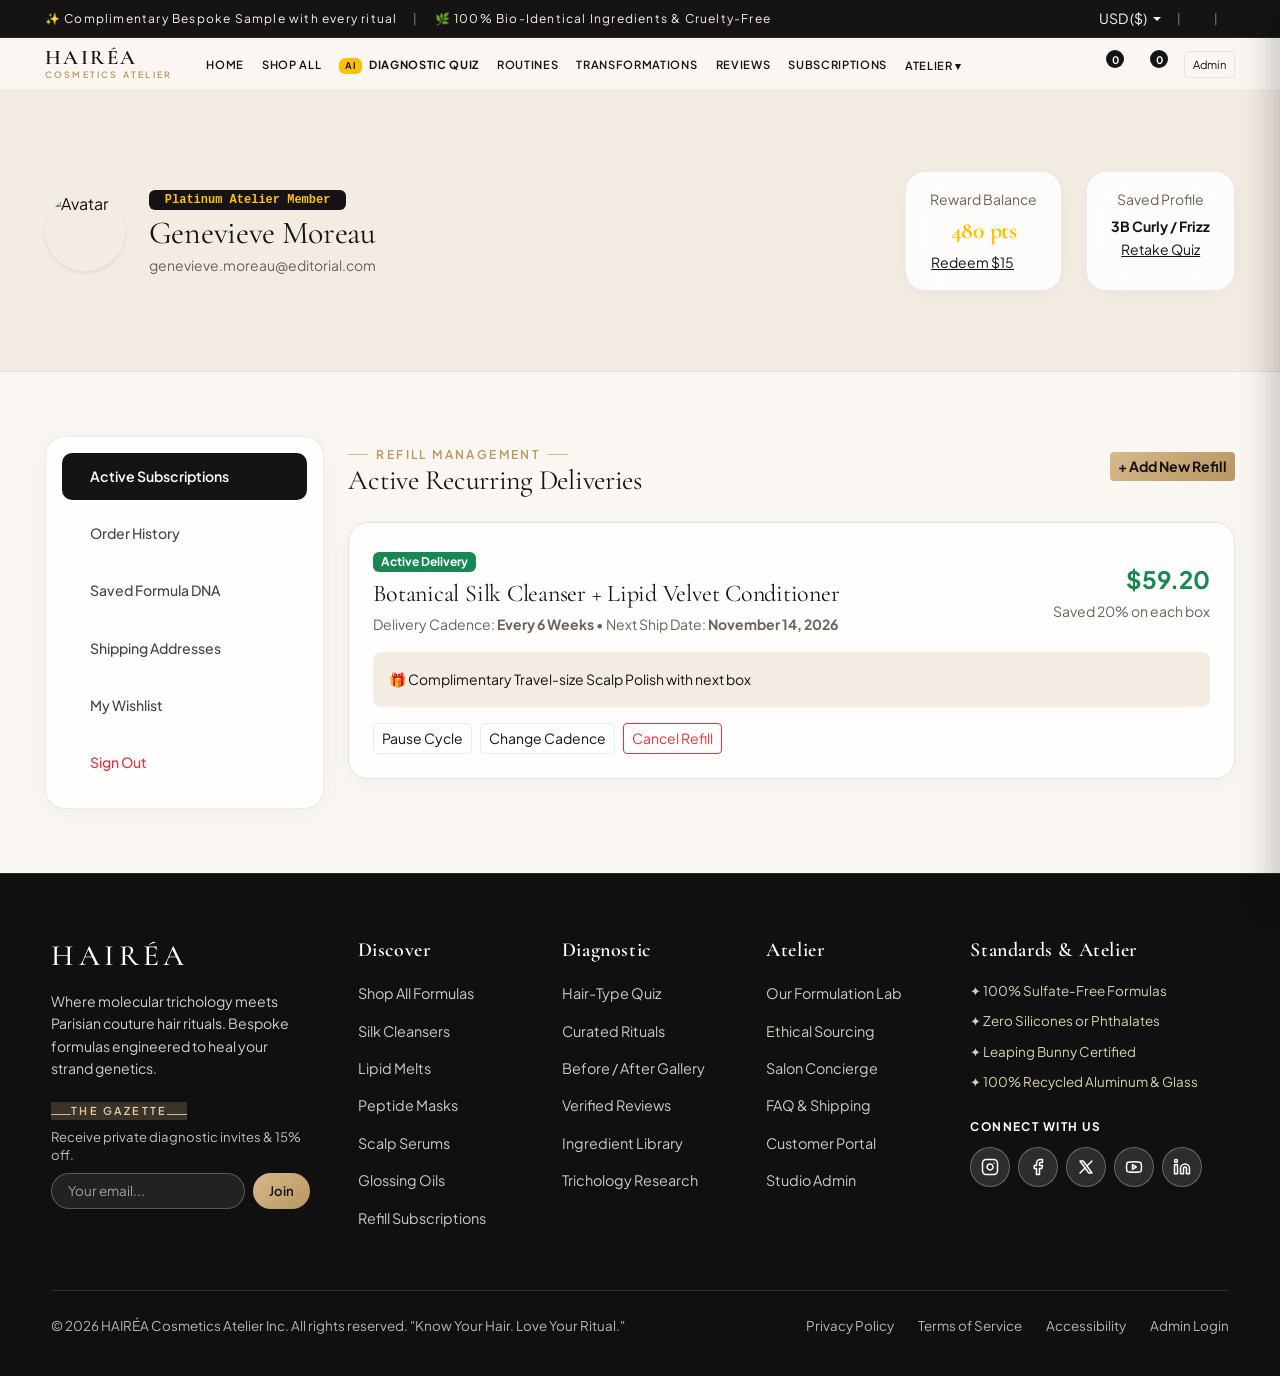
==== commit 6994ef98: "v" ====
--- a/account.html
+++ b/account.html
@@ -285,8 +285,8 @@
     }
 
     function handleLogout() {
-      App.toast("Signed out successfully.");
-      setTimeout(() => window.location.href = "login.html", 500);
+      App.toast("Signed out successfully. Returning to Home...");
+      setTimeout(() => window.location.href = "index.html", 500);
     }
   </script>
 </body>
--- a/css/style.css
+++ b/css/style.css
@@ -15,8 +15,8 @@
   --bg-dark-editorial: #151313;
 
   --text-primary: #151313;
-  --text-secondary: #5A534E;
-  --text-muted: #8E857E;
+  --text-secondary: #4A4440;
+  --text-muted: #6B625B;
   --text-light: #F7F2EC;
 
   --accent-obsidian: #151313;
@@ -57,13 +57,13 @@
   --bg-glass: rgba(26, 24, 24, 0.7);
   --bg-dark-editorial: #0A0909;
 
-  --text-primary: #F7F2EC;
-  --text-secondary: #C5BCB3;
-  --text-muted: #8E857E;
-  --text-light: #F7F2EC;
-
-  --border-color: rgba(255, 255, 255, 0.08);
-  --border-color-dark: rgba(255, 255, 255, 0.15);
+  --text-primary: #FAF6F0;
+  --text-secondary: #DDD5CD;
+  --text-muted: #B5ACA3;
+  --text-light: #FAF6F0;
+
+  --border-color: rgba(255, 255, 255, 0.1);
+  --border-color-dark: rgba(255, 255, 255, 0.18);
 
   --shadow-subtle: 0 4px 20px rgba(0, 0, 0, 0.3);
   --shadow-medium: 0 10px 30px rgba(0, 0, 0, 0.5);
@@ -100,7 +100,7 @@
 html {
   scroll-behavior: smooth;
   font-size: 16px;
-  overflow-x: hidden;
+  overflow-x: clip;
   width: 100%;
   max-width: 100vw;
 }
@@ -112,10 +112,408 @@
   line-height: 1.65;
   -webkit-font-smoothing: antialiased;
   -moz-osx-font-smoothing: grayscale;
-  overflow-x: hidden;
+  overflow-x: clip;
   width: 100%;
   max-width: 100vw;
   transition: background-color 0.3s ease, color 0.3s ease;
+}
+
+/* ==========================================================================
+   Bootstrap System Overrides & Theme Contrast Architecture
+   ========================================================================== */
+.bg-primary {
+  background-color: var(--bg-primary) !important;
+}
+
+.bg-secondary {
+  background-color: var(--bg-secondary) !important;
+}
+
+.bg-tertiary {
+  background-color: var(--bg-tertiary) !important;
+}
+
+.bg-dark {
+  background-color: var(--accent-obsidian) !important;
+}
+
+.text-primary {
+  color: var(--text-primary) !important;
+}
+
+.text-secondary {
+  color: var(--text-secondary) !important;
+}
+
+.text-muted {
+  color: var(--text-muted) !important;
+}
+
+.text-dark {
+  color: var(--text-primary) !important;
+}
+
+[data-theme="dark"] .text-secondary {
+  color: var(--text-secondary) !important;
+}
+
+[data-theme="dark"] .text-muted {
+  color: var(--text-muted) !important;
+}
+
+[data-theme="dark"] .text-dark {
+  color: var(--text-primary) !important;
+}
+
+[data-theme="dark"] .lead.text-secondary,
+[data-theme="dark"] p.text-secondary,
+[data-theme="dark"] .text-secondary {
+  color: #DDD5CD !important;
+}
+
+[data-theme="dark"] p.text-muted,
+[data-theme="dark"] span.text-muted,
+[data-theme="dark"] .small.text-muted {
+  color: #B5ACA3 !important;
+}
+
+[data-theme="dark"] strong {
+  color: #FAF6F0 !important;
+}
+
+/* Dropdowns in Light & Dark Mode */
+.dropdown-menu {
+  background: var(--bg-card) !important;
+  border: 1px solid var(--border-color) !important;
+  box-shadow: var(--shadow-luxe) !important;
+}
+
+.dropdown-item {
+  color: var(--text-primary) !important;
+  font-weight: 500;
+  transition: var(--transition-fast);
+  border-radius: var(--radius-sm);
+}
+
+.dropdown-item:hover,
+.dropdown-item:focus {
+  background-color: var(--bg-tertiary) !important;
+  color: var(--accent-champagne-dark) !important;
+}
+
+.dropdown-item.active,
+.dropdown-item:active {
+  background-color: var(--accent-champagne-dark) !important;
+  color: #151313 !important;
+}
+
+[data-theme="dark"] .dropdown-menu {
+  background-color: #1C1A1A !important;
+  border-color: rgba(255, 255, 255, 0.15) !important;
+}
+
+[data-theme="dark"] .dropdown-item {
+  color: #FAF6F0 !important;
+}
+
+[data-theme="dark"] .dropdown-item:hover,
+[data-theme="dark"] .dropdown-item:focus {
+  background-color: rgba(214, 185, 140, 0.22) !important;
+  color: var(--accent-champagne) !important;
+}
+
+[data-theme="dark"] .dropdown-item.active {
+  background-color: var(--accent-champagne-dark) !important;
+  color: #151313 !important;
+}
+
+/* Badges & Tags */
+.badge.bg-secondary {
+  background-color: var(--bg-tertiary) !important;
+  color: var(--text-primary) !important;
+  border: 1px solid var(--border-color);
+}
+
+[data-theme="dark"] .badge.bg-secondary {
+  background-color: #2A2626 !important;
+  color: #FAF6F0 !important;
+  border: 1px solid rgba(255, 255, 255, 0.18);
+}
+
+.badge.bg-secondary.text-dark,
+[data-theme="dark"] .badge.bg-secondary.text-dark {
+  color: var(--text-primary) !important;
+}
+
+/* Form Controls & Labels */
+.form-check {
+  color: var(--text-primary);
+}
+
+.form-check span,
+.form-check-label {
+  color: var(--text-primary);
+}
+
+.form-check-input {
+  background-color: var(--bg-tertiary);
+  border-color: var(--border-color);
+  cursor: pointer;
+}
+
+.form-check-input:checked {
+  background-color: var(--accent-champagne-dark);
+  border-color: var(--accent-champagne-dark);
+}
+
+[data-theme="dark"] .form-check span,
+[data-theme="dark"] .form-check-label {
+  color: var(--text-primary);
+}
+
+[data-theme="dark"] .form-check-input {
+  background-color: var(--bg-tertiary);
+  border-color: var(--border-color-dark);
+}
+
+.form-select,
+.form-control {
+  color: var(--text-primary);
+  background-color: var(--bg-card);
+  border-color: var(--border-color);
+}
+
+.form-select option {
+  background-color: var(--bg-primary);
+  color: var(--text-primary);
+}
+
+[data-theme="dark"] .form-select,
+[data-theme="dark"] .form-control {
+  color: var(--text-primary);
+  background-color: var(--bg-secondary);
+  border-color: var(--border-color-dark);
+}
+
+[data-theme="dark"] .form-select option {
+  background-color: #171515;
+  color: #FAF6F0;
+}
+
+/* Specific Section Contrast Fixes */
+/* In-Depth Case Studies (Transformations page) */
+[data-theme="dark"] #transformationsGalleryGrid .glass-card span.small.text-muted {
+  color: #DDD5CD !important;
+}
+
+[data-theme="dark"] #transformationsGalleryGrid .glass-card strong {
+  color: #D6B98C !important;
+}
+
+[data-theme="dark"] .p-3.bg-secondary.rounded-3,
+[data-theme="dark"] .p-4.bg-secondary.rounded-4 {
+  background-color: #221F1F !important;
+  border: 1px solid rgba(255, 255, 255, 0.12) !important;
+}
+
+[data-theme="dark"] .p-3.bg-secondary.rounded-3 .text-muted,
+[data-theme="dark"] .p-4.bg-secondary.rounded-4 .text-muted {
+  color: #D6B98C !important;
+}
+
+[data-theme="dark"] .p-3.bg-secondary.rounded-3 .fw-bold,
+[data-theme="dark"] .p-4.bg-secondary.rounded-4 .fw-bold {
+  color: #FAF6F0 !important;
+}
+
+/* Reviews Page Card Details */
+[data-theme="dark"] #reviewsCountBadge {
+  color: #DDD5CD !important;
+}
+
+[data-theme="dark"] .glass-card .border-top.text-muted,
+[data-theme="dark"] .glass-card .border-top span {
+  color: #DDD5CD !important;
+}
+
+[data-theme="dark"] .glass-card .border-top strong {
+  color: #D6B98C !important;
+}
+
+[data-theme="dark"] .glass-card .border-top button.btn-link,
+[data-theme="dark"] button.btn-link.text-muted {
+  color: #DDD5CD !important;
+}
+
+[data-theme="dark"] .glass-card .border-top button.btn-link:hover,
+[data-theme="dark"] button.btn-link.text-muted:hover {
+  color: #D6B98C !important;
+}
+
+/* The Hair Journal Page */
+[data-theme="dark"] #journalMainGrid article .border-top {
+  color: #DDD5CD !important;
+}
+
+[data-theme="dark"] #journalMainGrid article .border-top span {
+  color: #DDD5CD !important;
+}
+
+/* Brand Story & Lab Page (#sustainability) */
+#sustainability strong {
+  color: var(--text-primary);
+}
+
+#sustainability p,
+#sustainability .text-secondary {
+  color: var(--text-secondary) !important;
+}
+
+[data-theme="dark"] #sustainability {
+  background-color: #171515 !important;
+}
+
+[data-theme="dark"] #sustainability strong {
+  color: #FAF6F0 !important;
+}
+
+[data-theme="dark"] #sustainability p,
+[data-theme="dark"] #sustainability .text-secondary {
+  color: #DDD5CD !important;
+}
+
+/* FAQ Accordion (Contact & Concierge Page) */
+.accordion-item {
+  background-color: transparent !important;
+  border-color: var(--border-color) !important;
+}
+
+.accordion-button {
+  color: var(--text-primary) !important;
+  background-color: transparent !important;
+  box-shadow: none !important;
+  font-family: var(--font-sans);
+  font-size: 0.95rem;
+  padding: 18px 20px;
+  border-radius: 0 !important;
+}
+
+.accordion-button:not(.collapsed) {
+  color: var(--accent-champagne-dark) !important;
+  background-color: rgba(214, 185, 140, 0.08) !important;
+}
+
+.accordion-button::after {
+  filter: invert(var(--theme-invert, 0));
+}
+
+[data-theme="dark"] .accordion-button {
+  color: #FAF6F0 !important;
+}
+
+[data-theme="dark"] .accordion-button:not(.collapsed) {
+  color: var(--accent-champagne) !important;
+  background-color: rgba(214, 185, 140, 0.12) !important;
+}
+
+[data-theme="dark"] .accordion-button::after {
+  filter: invert(1);
+}
+
+.accordion-body {
+  color: var(--text-secondary) !important;
+  padding: 16px 20px 24px;
+  line-height: 1.6;
+}
+
+[data-theme="dark"] .accordion-body {
+  color: #DDD5CD !important;
+}
+
+[data-theme="dark"] .form-label {
+  color: #DDD5CD !important;
+}
+
+/* Search Modal Responsive & Contrast System */
+.search-modal-dialog {
+  max-width: min(860px, 94vw);
+  margin: 1.5rem auto;
+}
+
+@media (max-width: 768px) {
+  .search-modal-dialog {
+    max-width: 95vw;
+    margin: 0.75rem auto;
+  }
+}
+
+.search-results-scrollable {
+  max-height: min(450px, 55vh);
+  overflow-y: auto;
+  overflow-x: hidden;
+  padding-right: 4px;
+}
+
+.search-trending-wrapper {
+  overflow-x: auto;
+  scrollbar-width: none;
+  -ms-overflow-style: none;
+  padding-bottom: 2px;
+}
+.search-trending-wrapper::-webkit-scrollbar {
+  display: none;
+}
+
+.search-result-card {
+  transition: var(--transition-fast);
+  background: var(--bg-card);
+  border-color: var(--border-color) !important;
+  min-width: 0;
+  max-width: 100%;
+  overflow: hidden;
+}
+
+.search-result-card:hover {
+  transform: translateY(-2px);
+  border-color: var(--accent-champagne-dark) !important;
+}
+
+.search-result-title {
+  color: var(--text-primary);
+  font-size: 0.95rem;
+  text-decoration: none;
+  transition: var(--transition-fast);
+}
+
+.search-result-title:hover {
+  color: var(--accent-champagne-dark);
+}
+
+.search-result-meta {
+  color: var(--text-secondary);
+}
+
+[data-theme="dark"] .search-result-card {
+  background: #1C1A1A;
+  border-color: rgba(255, 255, 255, 0.12) !important;
+}
+
+[data-theme="dark"] .search-result-title {
+  color: #FAF6F0 !important;
+}
+
+[data-theme="dark"] .search-result-meta {
+  color: #DDD5CD !important;
+}
+
+[data-theme="dark"] #globalSearchInput {
+  background-color: #171515 !important;
+  color: #FAF6F0 !important;
+  border: 1px solid rgba(255, 255, 255, 0.18) !important;
+}
+
+[data-theme="dark"] #globalSearchInput::placeholder {
+  color: #8C847D !important;
 }
 
 /* Symmetrical Universal Container System */
@@ -319,8 +717,15 @@
 }
 
 /* ==========================================================================
-   Header & Navigation
+   Header & Navigation (Viewport Sticky System)
    ========================================================================== */
+
+#header-placeholder {
+  position: sticky;
+  top: 0;
+  z-index: 1030;
+  width: 100%;
+}
 
 .hairea-topbar {
   background-color: var(--accent-obsidian);
@@ -332,10 +737,9 @@
 }
 
 .hairea-header {
-  position: sticky;
-  top: 0;
+  position: relative;
   z-index: 1020;
-  background: rgba(250, 247, 242, 0.88);
+  background: rgba(250, 247, 242, 0.92);
   backdrop-filter: blur(20px);
   -webkit-backdrop-filter: blur(20px);
   border-bottom: 1px solid var(--border-color);
@@ -343,7 +747,7 @@
 }
 
 [data-theme="dark"] .hairea-header {
-  background: rgba(15, 14, 14, 0.88);
+  background: rgba(15, 14, 14, 0.92);
 }
 
 .hairea-header.scrolled {
@@ -1024,6 +1428,15 @@
   display: flex;
   align-items: center;
   gap: 16px;
+  color: var(--text-primary);
+}
+
+.quiz-option-card h5 {
+  color: var(--text-primary);
+}
+
+.quiz-option-card p {
+  color: var(--text-muted);
 }
 
 .quiz-option-card:hover {
@@ -1036,6 +1449,15 @@
   border-color: var(--accent-obsidian);
   background: rgba(214, 185, 140, 0.15);
   box-shadow: var(--shadow-subtle);
+}
+
+[data-theme="dark"] .quiz-option-card {
+  background: var(--bg-card);
+  border-color: var(--border-color-dark);
+}
+
+[data-theme="dark"] .quiz-option-card p {
+  color: var(--text-secondary);
 }
 
 [data-theme="dark"] .quiz-option-card.selected {
@@ -1232,6 +1654,40 @@
   align-items: center;
   display: flex;
   flex-direction: column;
+  color: var(--text-primary);
+}
+
+.routine-step-card h5 {
+  color: var(--text-primary);
+}
+
+.routine-step-card p {
+  color: var(--text-secondary);
+}
+
+.routine-step-card strong {
+  color: var(--text-primary);
+}
+
+[data-theme="dark"] .routine-step-card {
+  background: var(--bg-card);
+  border-color: var(--border-color-dark);
+}
+
+[data-theme="dark"] .routine-step-card h5 {
+  color: var(--text-primary);
+}
+
+[data-theme="dark"] .routine-step-card p {
+  color: var(--text-secondary);
+}
+
+[data-theme="dark"] .routine-step-card .text-muted {
+  color: var(--text-muted) !important;
+}
+
+[data-theme="dark"] .routine-step-card strong {
+  color: var(--text-primary);
 }
 
 .routine-step-number {
@@ -1277,15 +1733,100 @@
 }
 
 /* ==========================================================================
-   Admin Studio Dashboard
+   Admin Studio Dashboard (Full-Width Sticky Architecture)
    ========================================================================== */
 
+.admin-topbar {
+  position: sticky;
+  top: 0;
+  z-index: 1040;
+  background-color: #121010;
+  border-bottom: 1px solid rgba(255, 255, 255, 0.12);
+  width: 100%;
+}
+
+.admin-layout-wrapper {
+  display: flex;
+  width: 100%;
+  min-height: calc(100vh - 65px);
+  background-color: var(--bg-primary);
+}
+
 .admin-sidebar {
-  width: 260px;
+  width: 270px;
+  min-width: 270px;
   background: var(--bg-secondary);
   border-right: 1px solid var(--border-color);
-  min-height: calc(100vh - 72px);
-  padding: 24px 16px;
+  position: sticky;
+  top: 65px;
+  height: calc(100vh - 65px);
+  overflow-y: auto;
+  padding: 20px 14px;
+  flex-shrink: 0;
+  display: flex;
+  flex-direction: column;
+}
+
+[data-theme="dark"] .admin-sidebar {
+  background: #171515;
+  border-right: 1px solid rgba(255, 255, 255, 0.1);
+}
+
+/* Admin Sidebar Backdrop for Mobile/Tablet */
+.admin-sidebar-backdrop {
+  position: fixed;
+  top: 0;
+  left: 0;
+  right: 0;
+  bottom: 0;
+  background: rgba(0, 0, 0, 0.7);
+  backdrop-filter: blur(4px);
+  -webkit-backdrop-filter: blur(4px);
+  z-index: 1045;
+  opacity: 0;
+  visibility: hidden;
+  transition: opacity 0.3s ease, visibility 0.3s ease;
+  pointer-events: none;
+}
+
+.admin-sidebar-backdrop.show {
+  opacity: 1;
+  visibility: visible;
+  pointer-events: auto;
+}
+
+@media (max-width: 991.98px) {
+  .admin-sidebar {
+    position: fixed !important;
+    top: 0 !important;
+    left: 0 !important;
+    bottom: 0 !important;
+    height: 100vh !important;
+    width: 290px !important;
+    max-width: 85vw !important;
+    z-index: 1050 !important;
+    transform: translateX(-100%) !important;
+    transition: transform 0.3s cubic-bezier(0.16, 1, 0.3, 1) !important;
+    box-shadow: 0 10px 40px rgba(0, 0, 0, 0.7) !important;
+    border-right: 1px solid rgba(255, 255, 255, 0.15) !important;
+    display: flex !important;
+    flex-direction: column !important;
+  }
+
+  .admin-sidebar.show {
+    transform: translateX(0) !important;
+  }
+
+  .admin-main-content {
+    padding: 24px 16px !important;
+  }
+}
+
+.admin-main-content {
+  flex-grow: 1;
+  min-width: 0;
+  padding: 32px 36px;
+  background-color: var(--bg-primary);
 }
 
 .admin-nav-item {
@@ -1299,18 +1840,64 @@
   color: var(--text-secondary);
   margin-bottom: 6px;
   transition: var(--transition-fast);
-}
-
-.admin-nav-item:hover,
+  background: transparent;
+  width: 100%;
+  text-align: left;
+}
+
+.admin-nav-item:hover {
+  background: rgba(214, 185, 140, 0.12);
+  color: var(--accent-champagne-dark);
+}
+
 .admin-nav-item.active {
   background: var(--accent-obsidian);
   color: #FFF;
-}
-
-[data-theme="dark"] .admin-nav-item:hover,
+  font-weight: 600;
+}
+
+[data-theme="dark"] .admin-nav-item {
+  color: #DDD5CD;
+}
+
+[data-theme="dark"] .admin-nav-item:hover {
+  background: rgba(214, 185, 140, 0.18);
+  color: var(--accent-champagne);
+}
+
 [data-theme="dark"] .admin-nav-item.active {
   background: var(--accent-champagne-dark);
   color: #151313;
+}
+
+.table-dark {
+  --bs-table-bg: #1A1818 !important;
+  --bs-table-striped-bg: #221F1F !important;
+  --bs-table-hover-bg: #282424 !important;
+  --bs-table-border-color: rgba(255, 255, 255, 0.1) !important;
+  color: #FAF6F0 !important;
+}
+
+.table-dark th {
+  color: var(--accent-champagne) !important;
+  font-family: var(--font-serif);
+  font-size: 0.95rem;
+  font-weight: 600;
+  letter-spacing: 0.05em;
+  border-bottom: 1px solid rgba(255, 255, 255, 0.18) !important;
+}
+
+.table-dark td {
+  color: #DDD5CD !important;
+  border-bottom: 1px solid rgba(255, 255, 255, 0.08) !important;
+}
+
+.table-dark td .fw-bold {
+  color: #FAF6F0 !important;
+}
+
+.table-dark td strong {
+  color: #FAF6F0 !important;
 }
 
 .kpi-card {
@@ -1332,46 +1919,169 @@
    Footer
    ========================================================================== */
 
+/* ==========================================================================
+   Footer — Full Width & High Contrast Crystal Visibility in Both Modes
+   ========================================================================== */
+
+#footer-placeholder {
+  width: 100% !important;
+  max-width: 100% !important;
+  display: block !important;
+  margin: 0 !important;
+  padding: 0 !important;
+}
+
 .hairea-footer {
-  background-color: #121010;
-  color: #E8D8D5;
-  padding-top: 80px;
-  padding-bottom: 30px;
-  border-top: 1px solid rgba(255, 255, 255, 0.08);
-}
-
-.footer-heading {
+  width: 100% !important;
+  max-width: 100% !important;
+  margin: 0 !important;
+  background-color: #111010 !important;
+  color: #ECE5DE !important;
+  padding-top: clamp(3rem, 5vw, 4.5rem) !important;
+  padding-bottom: clamp(1.5rem, 3vw, 2.5rem) !important;
+  border-top: 1px solid rgba(255, 255, 255, 0.12) !important;
+  position: relative;
+  z-index: 10;
+}
+
+.hairea-footer .container-fluid {
+  max-width: 100% !important;
+  width: 100% !important;
+  padding-left: clamp(1.5rem, 4vw, 4rem) !important;
+  padding-right: clamp(1.5rem, 4vw, 4rem) !important;
+}
+
+.hairea-footer .footer-brand-title {
   font-family: var(--font-serif);
-  font-size: 1.4rem;
-  color: #FFF;
-  margin-bottom: 20px;
-}
-
-.footer-links li {
+  color: #FFFFFF !important;
+  letter-spacing: 0.15em;
+  font-size: 1.85rem;
+  font-weight: 500;
+  margin-bottom: 0.5rem;
+}
+
+.hairea-footer .footer-desc {
+  color: #D6CCC2 !important;
+  font-size: 0.88rem !important;
+  line-height: 1.6 !important;
+  max-width: 320px;
+}
+
+.hairea-footer .footer-subtext {
+  color: #C5BCB3 !important;
+  font-size: 0.82rem !important;
+  line-height: 1.4 !important;
+}
+
+.hairea-footer .footer-heading {
+  font-family: var(--font-serif);
+  font-size: 1.25rem !important;
+  font-weight: 600 !important;
+  color: #FFFFFF !important;
+  margin-bottom: 18px !important;
+  letter-spacing: 0.03em;
+}
+
+.hairea-footer .footer-links {
+  list-style: none !important;
+  padding: 0 !important;
+  margin: 0 !important;
+}
+
+.hairea-footer .footer-links li {
+  margin-bottom: 11px !important;
+  list-style: none !important;
+}
+
+.hairea-footer .footer-links a {
+  color: #D2C7BD !important;
+  font-size: 0.9rem !important;
+  transition: all 0.25s ease !important;
+  text-decoration: none !important;
+  display: inline-block;
+  opacity: 1 !important;
+}
+
+.hairea-footer .footer-links a:hover {
+  color: #E8CA9E !important;
+  padding-left: 5px !important;
+  text-shadow: 0 0 10px rgba(232, 202, 158, 0.4);
+}
+
+.hairea-footer .footer-standards-list {
+  display: flex;
+  flex-direction: column;
+  gap: 8px;
+  color: #D8CEB4 !important;
+  font-size: 0.84rem !important;
+}
+
+.hairea-footer .footer-standards-list span {
+  color: #D8CEB4 !important;
+  display: block;
+}
+
+.hairea-footer .footer-social-label {
+  display: block;
+  text-transform: uppercase;
+  font-weight: 700;
+  letter-spacing: 0.12em;
+  font-size: 0.74rem;
+  color: #FFFFFF !important;
   margin-bottom: 10px;
-  list-style: none;
-}
-
-.footer-links a {
-  color: #B5A8A4;
-  font-size: 0.88rem;
-  transition: var(--transition-fast);
-}
-
-.footer-links a:hover {
-  color: var(--accent-champagne);
-  padding-left: 4px;
+}
+
+.hairea-footer .newsletter-input {
+  background: rgba(255, 255, 255, 0.08) !important;
+  border: 1px solid rgba(255, 255, 255, 0.25) !important;
+  color: #FFFFFF !important;
+  font-size: 0.84rem !important;
+  border-radius: 9999px !important;
+  padding: 7px 16px !important;
+}
+
+.hairea-footer .newsletter-input::placeholder {
+  color: #A89F96 !important;
+}
+
+.hairea-footer .newsletter-input:focus {
+  background: rgba(255, 255, 255, 0.14) !important;
+  border-color: #D6B98C !important;
+  color: #FFFFFF !important;
+  box-shadow: 0 0 0 3px rgba(214, 185, 140, 0.3) !important;
+}
+
+.hairea-footer .footer-bottom-bar {
+  border-top: 1px solid rgba(255, 255, 255, 0.12) !important;
+  padding-top: 1.5rem !important;
+}
+
+.hairea-footer .footer-copyright {
+  color: #BDB4A8 !important;
+  font-size: 0.84rem !important;
+}
+
+.hairea-footer .footer-bottom-links a {
+  color: #BDB4A8 !important;
+  font-size: 0.84rem !important;
+  text-decoration: none !important;
+  transition: color 0.2s ease !important;
+}
+
+.hairea-footer .footer-bottom-links a:hover {
+  color: #FFFFFF !important;
+  text-decoration: underline !important;
 }
 
 .footer-social-icon {
-  width: 38px;
-  height: 38px;
-  min-width: 38px;
-  min-height: 38px;
+  width: 40px;
+  height: 40px;
+  min-width: 40px;
+  min-height: 40px;
   border-radius: 50%;
-  background: rgba(255, 255, 255, 0.1);
-  border: 1px solid rgba(255, 255, 255, 0.22);
-  color: #F7F2EC;
+  background: rgba(255, 255, 255, 0.12);
+  border: 1px solid rgba(255, 255, 255, 0.28);
+  color: #FFFFFF !important;
   display: inline-flex;
   align-items: center;
   justify-content: center;
@@ -1384,20 +2094,20 @@
 .footer-social-icon i {
   width: 18px;
   height: 18px;
-  stroke: #F7F2EC;
+  stroke: #FFFFFF !important;
   transition: stroke 0.3s ease;
 }
 
 .footer-social-icon:hover {
-  background: linear-gradient(135deg, #D6B98C 0%, #B8965E 100%);
-  color: #151313;
-  border-color: #D6B98C;
+  background: linear-gradient(135deg, #D6B98C 0%, #B8965E 100%) !important;
+  color: #151313 !important;
+  border-color: #D6B98C !important;
   transform: translateY(-3px);
-  box-shadow: 0 6px 16px rgba(214, 185, 140, 0.35);
+  box-shadow: 0 6px 16px rgba(214, 185, 140, 0.4);
 }
 
 .footer-social-icon:hover svg {
-  stroke: #151313;
+  stroke: #151313 !important;
 }
 
 /* ==========================================================================
@@ -1607,13 +2317,6 @@
 
 /* Tablet & 1024px View */
 @media (max-width: 1024px) {
-  .admin-sidebar {
-    width: 100%;
-    min-height: auto;
-    border-right: none;
-    border-bottom: 1px solid var(--border-color);
-  }
-
   .editorial-heading-lg {
     font-size: clamp(2rem, 4vw, 3.2rem);
   }
